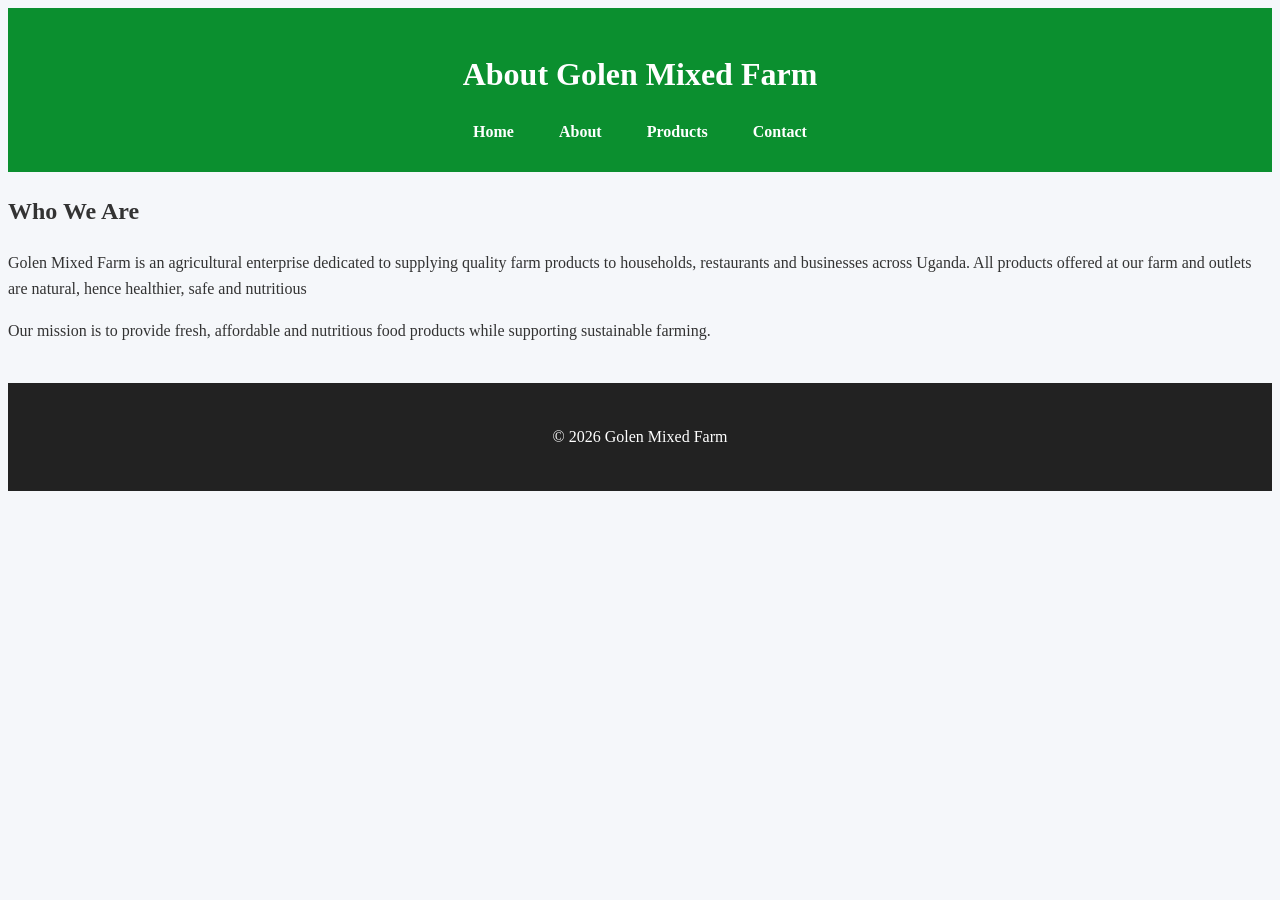
==== about.html @ 95a41045 "Add files via upload" ====
<!DOCTYPE html>
<html>
<head>
<title>About Us</title>
<link rel="stylesheet" href="style.css">
</head>
<body>

<header>
<h1>About Golen Mixed Farm</h1>

<nav>
<a href="index.html">Home</a>
<a href="about.html">About</a>
<a href="products.html">Products</a>
<a href="contact.html">Contact</a>
</nav>

</header>

<div class="container">

<div class="card">
<h2>Who We Are</h2>

<p>
Golen Mixed Farm is an agricultural enterprise dedicated to supplying
quality farm products to households, restaurants and businesses across Uganda.
All products offered at our farm and outlets are natural, hence healthier, safe and nutritious
</p>

<p>
Our mission is to provide fresh, affordable and nutritious food products
while supporting sustainable farming.
</p>

</div>

</div>

<footer>
<p>© 2026 Golen Mixed Farm</p>
</footer>

</body>
</html>
---- style.css ----
```css
*{
margin:0;
padding:0;
box-sizing:border-box;
font-family:Arial, sans-serif;
}

body{
background:#f5f7fa;
color:#333;
line-height:1.6;
}

/* HEADER */

header{
background:#0b8f2f;
color:white;
padding:20px;
text-align:center;
}

header h1{
margin-bottom:10px;
}

nav{
display:flex;
justify-content:center;
flex-wrap:wrap;
gap:15px;
margin-top:10px;
}

nav a{
color:white;
text-decoration:none;
font-weight:bold;
padding:8px 15px;
border-radius:5px;
transition:0.3s;
}

nav a:hover{
background:rgba(255,255,255,0.2);
}

/* HERO */

.hero{
background:url("images/GMF.jpg");
background-size:cover;
background-position:center;
min-height:450px;
display:flex;
align-items:center;
justify-content:center;
text-align:center;
padding:20px;
}

.hero-content{
background:rgba(0,0,0,0.6);
color:white;
padding:30px;
border-radius:15px;
max-width:700px;
}

.hero h2{
font-size:40px;
margin-bottom:15px;
}

.hero p{
margin-bottom:20px;
}

/* BUTTONS */

.btn,
button{
background:#0b8f2f;
color:white;
border:none;
padding:12px 20px;
border-radius:8px;
cursor:pointer;
text-decoration:none;
font-weight:bold;
transition:0.3s;
}

.btn:hover,
button:hover{
transform:translateY(-2px);
}

/* PRODUCTS */

.products-section{
padding:60px 20px;
text-align:center;
}

.product-container{
display:grid;
grid-template-columns:repeat(auto-fit,minmax(250px,1fr));
gap:20px;
margin-top:30px;
}

.product-card{
background:white;
border-radius:15px;
overflow:hidden;
box-shadow:0 5px 15px rgba(0,0,0,0.1);
padding-bottom:20px;
}

.product-card img{
width:100%;
height:220px;
object-fit:cover;
}

.product-card h3{
margin-top:15px;
}

.product-card p{
padding:10px;
}

/* ABOUT */

.about-preview{
padding:60px 20px;
text-align:center;
background:white;
}

.about-preview h2{
margin-bottom:15px;
}

/* STATS */

.stats{
display:flex;
justify-content:center;
flex-wrap:wrap;
gap:20px;
padding:50px 20px;
background:#eef7ef;
}

.stat-box{
background:white;
padding:25px;
border-radius:12px;
width:200px;
text-align:center;
box-shadow:0 4px 10px rgba(0,0,0,0.1);
}

.stat-box h3{
color:#0b8f2f;
font-size:32px;
}

/* WHY US */

.why-us{
padding:60px 20px;
text-align:center;
}

.why-container{
display:flex;
justify-content:center;
flex-wrap:wrap;
gap:20px;
margin-top:25px;
}

.why-card{
background:white;
padding:20px;
border-radius:12px;
width:250px;
box-shadow:0 4px 10px rgba(0,0,0,0.1);
}

/* REVIEWS */

.reviews{
padding:60px 20px;
background:#fafafa;
text-align:center;
}

.review-card{
background:white;
max-width:500px;
margin:20px auto;
padding:20px;
border-radius:12px;
box-shadow:0 4px 10px rgba(0,0,0,0.1);
}

/* CTA */

.cta{
background:#0b8f2f;
color:white;
text-align:center;
padding:60px 20px;
}

.cta h2{
margin-bottom:15px;
}

.cta p{
margin-bottom:20px;
}

/* CONTACT */

.contact-section{
padding:60px 20px;
display:flex;
justify-content:center;
}

.contact-card{
background:white;
padding:30px;
border-radius:15px;
max-width:600px;
width:100%;
box-shadow:0 5px 15px rgba(0,0,0,0.1);
}

/* ORDER PAGE */

.order-container{
display:flex;
justify-content:center;
align-items:center;
min-height:100vh;
padding:20px;
}

.order-card{
background:white;
padding:30px;
border-radius:20px;
max-width:500px;
width:100%;
box-shadow:0 10px 30px rgba(0,0,0,0.15);
}

.order-card input,
.order-card select{
width:100%;
padding:14px;
margin-bottom:15px;
border:1px solid #ddd;
border-radius:10px;
}

#message{
margin-top:15px;
font-weight:bold;
color:green;
}

/* FOOTER */

footer{
background:#222;
color:white;
text-align:center;
padding:25px;
margin-top:40px;
}

/* MOBILE */

@media(max-width:768px){

.hero h2{
font-size:28px;
}

nav{
flex-direction:column;
}

.product-container{
grid-template-columns:1fr;
}

.stats{
flex-direction:column;
align-items:center;
}

.why-container{
flex-direction:column;
align-items:center;
}

}
```
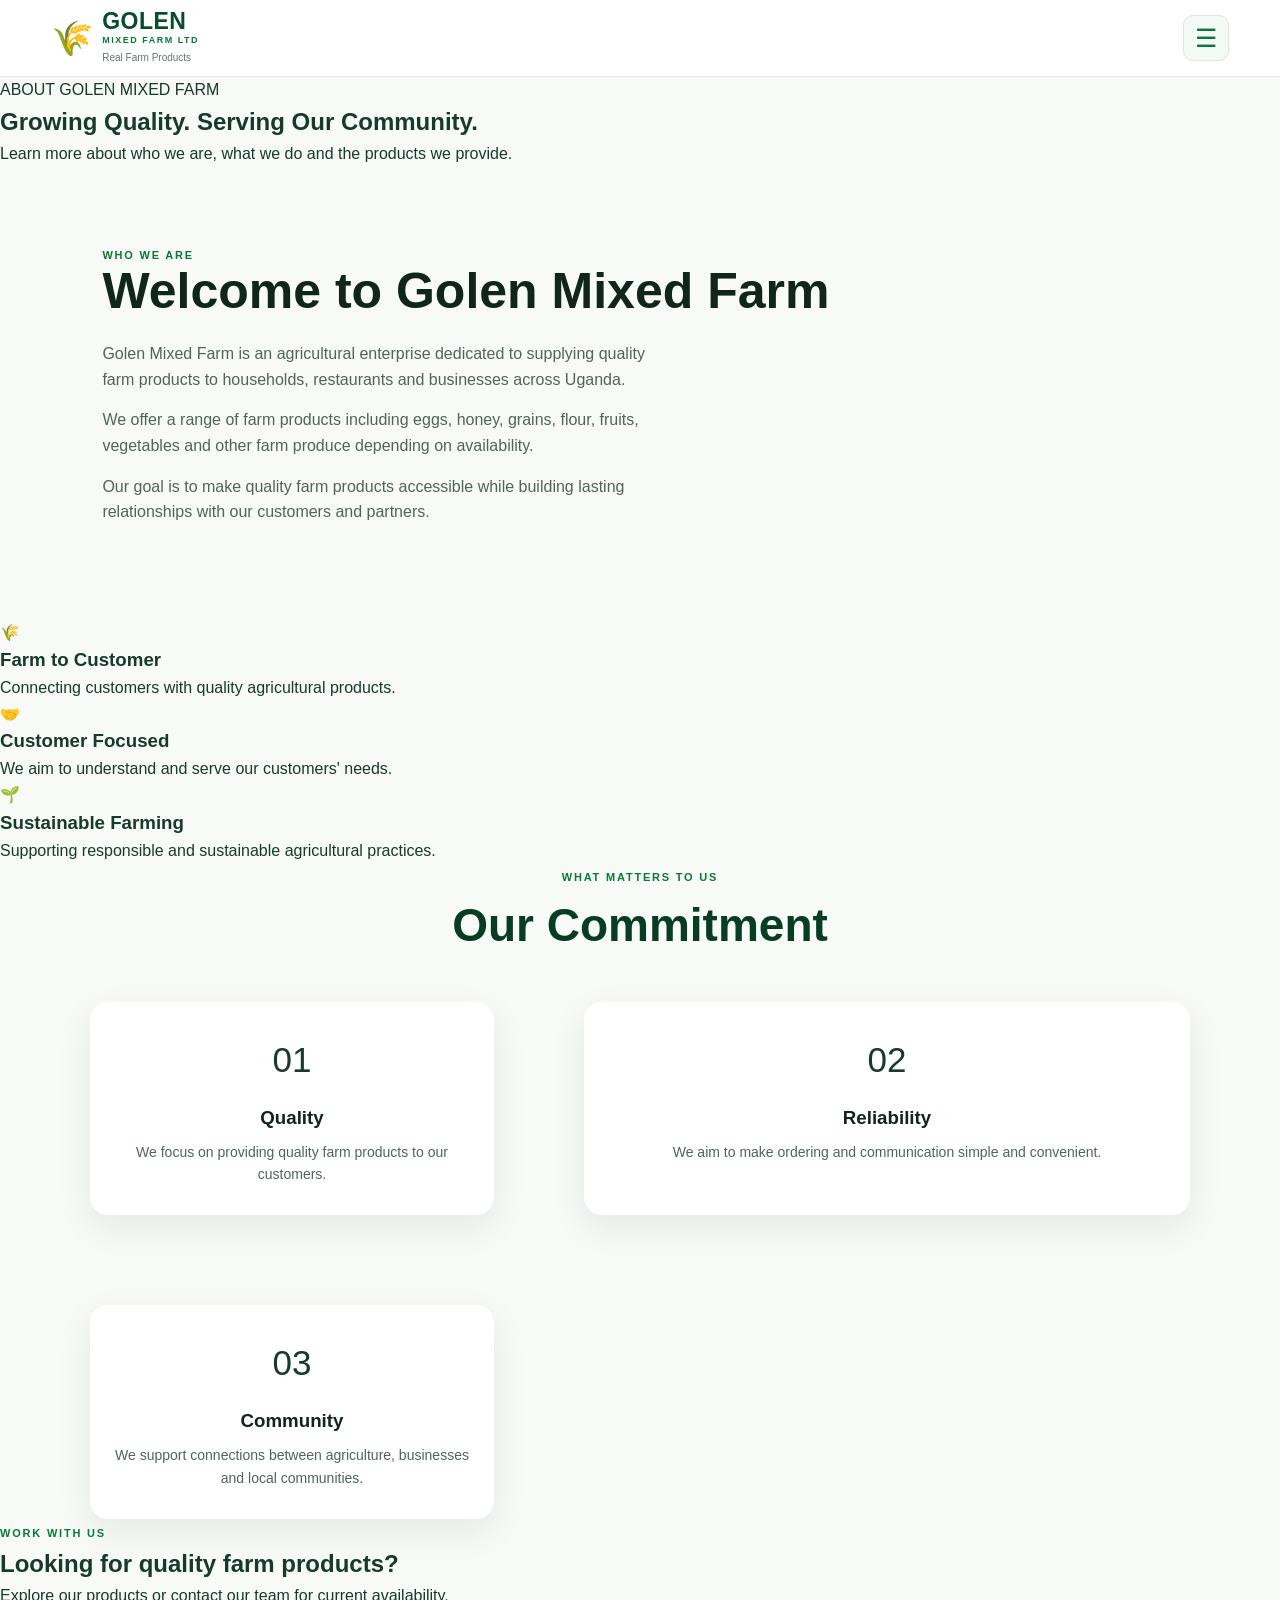
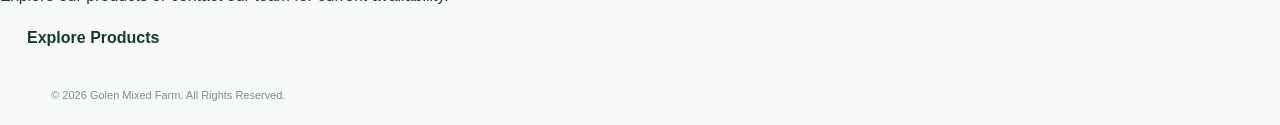
==== commit ec68cf33: "Initial Golen Mixed Farm website" ====
--- a/about.html
+++ b/about.html
@@ -1,46 +1,288 @@
-<!DOCTYPE html>
-<html>
-<head>
-<title>About Us</title>
-<link rel="stylesheet" href="style.css">
-</head>
-<body>
-
-<header>
-<h1>About Golen Mixed Farm</h1>
-
-<nav>
-<a href="index.html">Home</a>
-<a href="about.html">About</a>
-<a href="products.html">Products</a>
-<a href="contact.html">Contact</a>
-</nav>
-
-</header>
-
-<div class="container">
-
-<div class="card">
-<h2>Who We Are</h2>
-
-<p>
-Golen Mixed Farm is an agricultural enterprise dedicated to supplying
-quality farm products to households, restaurants and businesses across Uganda.
-All products offered at our farm and outlets are natural, hence healthier, safe and nutritious
-</p>
-
-<p>
-Our mission is to provide fresh, affordable and nutritious food products
-while supporting sustainable farming.
-</p>
-
-</div>
-
-</div>
-
-<footer>
-<p>© 2026 Golen Mixed Farm</p>
-</footer>
-
-</body>
+<!DOCTYPE html>
+<html lang="en">
+<head>
+
+    <meta charset="UTF-8">
+    <meta name="viewport" content="width=device-width, initial-scale=1.0">
+
+    <title>About Us | Golen Mixed Farm</title>
+
+    <link rel="stylesheet" href="style.css">
+
+</head>
+
+<body>
+
+
+<header class="site-header">
+
+    <div class="nav-container">
+
+        <a href="index.html" class="logo">
+
+            <span class="logo-icon">🌾</span>
+
+            <div class="logo-text">
+
+                <strong>GOLEN</strong>
+
+                <small>MIXED FARM LTD</small>
+
+                <em>Real Farm Products</em>
+
+            </div>
+
+        </a>
+
+
+        <button class="menu-toggle" id="menuToggle">
+            ☰
+        </button>
+
+
+        <nav class="main-nav" id="mainNav">
+
+            <a href="index.html">Home</a>
+
+            <a href="about.html" class="active">
+                About
+            </a>
+
+            <a href="products.html">
+                Products
+            </a>
+
+            <a href="contact.html">
+                Branches
+            </a>
+
+            <a href="contact.html">
+                Contact
+            </a>
+
+            <a href="order.html" class="nav-order">
+                💬 Inquire via WhatsApp
+            </a>
+
+        </nav>
+
+    </div>
+
+</header>
+
+
+<section class="page-hero">
+
+    <div class="page-hero-content">
+
+        <span>ABOUT GOLEN MIXED FARM</span>
+
+        <h1>Growing Quality. Serving Our Community.</h1>
+
+        <p>
+            Learn more about who we are, what we do and
+            the products we provide.
+        </p>
+
+    </div>
+
+</section>
+
+
+<section class="about-section">
+
+    <div class="about-container">
+
+
+        <div class="about-content">
+
+            <span class="section-label">
+                WHO WE ARE
+            </span>
+
+            <h2>Welcome to Golen Mixed Farm</h2>
+
+            <p>
+                Golen Mixed Farm is an agricultural enterprise
+                dedicated to supplying quality farm products
+                to households, restaurants and businesses
+                across Uganda.
+            </p>
+
+            <p>
+                We offer a range of farm products including
+                eggs, honey, grains, flour, fruits, vegetables
+                and other farm produce depending on availability.
+            </p>
+
+            <p>
+                Our goal is to make quality farm products
+                accessible while building lasting relationships
+                with our customers and partners.
+            </p>
+
+        </div>
+
+
+        <div class="about-highlight">
+
+            <div>
+
+                <span>🌾</span>
+
+                <h3>Farm to Customer</h3>
+
+                <p>
+                    Connecting customers with quality
+                    agricultural products.
+                </p>
+
+            </div>
+
+
+            <div>
+
+                <span>🤝</span>
+
+                <h3>Customer Focused</h3>
+
+                <p>
+                    We aim to understand and serve
+                    our customers' needs.
+                </p>
+
+            </div>
+
+
+            <div>
+
+                <span>🌱</span>
+
+                <h3>Sustainable Farming</h3>
+
+                <p>
+                    Supporting responsible and sustainable
+                    agricultural practices.
+                </p>
+
+            </div>
+
+        </div>
+
+    </div>
+
+</section>
+
+
+<section class="why-us">
+
+    <div class="section-heading">
+
+        <span class="section-label">
+            WHAT MATTERS TO US
+        </span>
+
+        <h2>Our Commitment</h2>
+
+    </div>
+
+
+    <div class="why-container">
+
+
+        <div class="why-card">
+
+            <span>01</span>
+
+            <h3>Quality</h3>
+
+            <p>
+                We focus on providing quality farm
+                products to our customers.
+            </p>
+
+        </div>
+
+
+        <div class="why-card">
+
+            <span>02</span>
+
+            <h3>Reliability</h3>
+
+            <p>
+                We aim to make ordering and communication
+                simple and convenient.
+            </p>
+
+        </div>
+
+
+        <div class="why-card">
+
+            <span>03</span>
+
+            <h3>Community</h3>
+
+            <p>
+                We support connections between agriculture,
+                businesses and local communities.
+            </p>
+
+        </div>
+
+
+    </div>
+
+</section>
+
+
+<section class="cta">
+
+    <span class="section-label">
+        WORK WITH US
+    </span>
+
+    <h2>Looking for quality farm products?</h2>
+
+    <p>
+        Explore our products or contact our team
+        for current availability.
+    </p>
+
+    <a href="products.html" class="btn">
+        Explore Products
+    </a>
+
+</section>
+
+
+<footer>
+
+    <div class="footer-bottom">
+
+        © 2026 Golen Mixed Farm. All Rights Reserved.
+
+    </div>
+
+</footer>
+
+
+<script>
+
+const menuToggle = document.getElementById("menuToggle");
+const mainNav = document.getElementById("mainNav");
+
+menuToggle.addEventListener("click", function () {
+
+    mainNav.classList.toggle("show");
+
+    menuToggle.textContent =
+        mainNav.classList.contains("show") ? "✕" : "☰";
+
+});
+
+</script>
+
+</body>
 </html>
--- a/style.css
+++ b/style.css
@@ -1,318 +1,2598 @@
-```css
-*{
-margin:0;
-padding:0;
-box-sizing:border-box;
-font-family:Arial, sans-serif;
-}
-
-body{
-background:#f5f7fa;
-color:#333;
-line-height:1.6;
-}
-
-/* HEADER */
-
-header{
-background:#0b8f2f;
-color:white;
-padding:20px;
-text-align:center;
-}
-
-header h1{
-margin-bottom:10px;
-}
-
-nav{
-display:flex;
-justify-content:center;
-flex-wrap:wrap;
-gap:15px;
-margin-top:10px;
-}
-
-nav a{
-color:white;
-text-decoration:none;
-font-weight:bold;
-padding:8px 15px;
-border-radius:5px;
-transition:0.3s;
-}
-
-nav a:hover{
-background:rgba(255,255,255,0.2);
-}
-
-/* HERO */
-
-.hero{
-background:url("images/GMF.jpg");
-background-size:cover;
-background-position:center;
-min-height:450px;
-display:flex;
-align-items:center;
-justify-content:center;
-text-align:center;
-padding:20px;
-}
-
-.hero-content{
-background:rgba(0,0,0,0.6);
-color:white;
-padding:30px;
-border-radius:15px;
-max-width:700px;
-}
-
-.hero h2{
-font-size:40px;
-margin-bottom:15px;
-}
-
-.hero p{
-margin-bottom:20px;
-}
-
-/* BUTTONS */
-
-.btn,
-button{
-background:#0b8f2f;
-color:white;
-border:none;
-padding:12px 20px;
-border-radius:8px;
-cursor:pointer;
-text-decoration:none;
-font-weight:bold;
-transition:0.3s;
-}
-
-.btn:hover,
-button:hover{
-transform:translateY(-2px);
-}
-
-/* PRODUCTS */
-
-.products-section{
-padding:60px 20px;
-text-align:center;
-}
-
-.product-container{
-display:grid;
-grid-template-columns:repeat(auto-fit,minmax(250px,1fr));
-gap:20px;
-margin-top:30px;
-}
-
-.product-card{
-background:white;
-border-radius:15px;
-overflow:hidden;
-box-shadow:0 5px 15px rgba(0,0,0,0.1);
-padding-bottom:20px;
-}
-
-.product-card img{
-width:100%;
-height:220px;
-object-fit:cover;
-}
-
-.product-card h3{
-margin-top:15px;
-}
-
-.product-card p{
-padding:10px;
-}
-
-/* ABOUT */
-
-.about-preview{
-padding:60px 20px;
-text-align:center;
-background:white;
-}
-
-.about-preview h2{
-margin-bottom:15px;
-}
-
-/* STATS */
-
-.stats{
-display:flex;
-justify-content:center;
-flex-wrap:wrap;
-gap:20px;
-padding:50px 20px;
-background:#eef7ef;
-}
-
-.stat-box{
-background:white;
-padding:25px;
-border-radius:12px;
-width:200px;
-text-align:center;
-box-shadow:0 4px 10px rgba(0,0,0,0.1);
-}
-
-.stat-box h3{
-color:#0b8f2f;
-font-size:32px;
-}
-
-/* WHY US */
-
-.why-us{
-padding:60px 20px;
-text-align:center;
-}
-
-.why-container{
-display:flex;
-justify-content:center;
-flex-wrap:wrap;
-gap:20px;
-margin-top:25px;
-}
-
-.why-card{
-background:white;
-padding:20px;
-border-radius:12px;
-width:250px;
-box-shadow:0 4px 10px rgba(0,0,0,0.1);
-}
-
-/* REVIEWS */
-
-.reviews{
-padding:60px 20px;
-background:#fafafa;
-text-align:center;
-}
-
-.review-card{
-background:white;
-max-width:500px;
-margin:20px auto;
-padding:20px;
-border-radius:12px;
-box-shadow:0 4px 10px rgba(0,0,0,0.1);
-}
-
-/* CTA */
-
-.cta{
-background:#0b8f2f;
-color:white;
-text-align:center;
-padding:60px 20px;
-}
-
-.cta h2{
-margin-bottom:15px;
-}
-
-.cta p{
-margin-bottom:20px;
-}
-
-/* CONTACT */
-
-.contact-section{
-padding:60px 20px;
-display:flex;
-justify-content:center;
-}
-
-.contact-card{
-background:white;
-padding:30px;
-border-radius:15px;
-max-width:600px;
-width:100%;
-box-shadow:0 5px 15px rgba(0,0,0,0.1);
-}
-
-/* ORDER PAGE */
-
-.order-container{
-display:flex;
-justify-content:center;
-align-items:center;
-min-height:100vh;
-padding:20px;
-}
-
-.order-card{
-background:white;
-padding:30px;
-border-radius:20px;
-max-width:500px;
-width:100%;
-box-shadow:0 10px 30px rgba(0,0,0,0.15);
-}
-
-.order-card input,
-.order-card select{
-width:100%;
-padding:14px;
-margin-bottom:15px;
-border:1px solid #ddd;
-border-radius:10px;
-}
-
-#message{
-margin-top:15px;
-font-weight:bold;
-color:green;
-}
-
-/* FOOTER */
-
-footer{
-background:#222;
-color:white;
-text-align:center;
-padding:25px;
-margin-top:40px;
-}
-
-/* MOBILE */
-
-@media(max-width:768px){
-
-.hero h2{
-font-size:28px;
-}
-
-nav{
-flex-direction:column;
-}
-
-.product-container{
-grid-template-columns:1fr;
-}
-
-.stats{
-flex-direction:column;
-align-items:center;
-}
-
-.why-container{
-flex-direction:column;
-align-items:center;
-}
-
-}
-```
+* {
+    margin: 0;
+    padding: 0;
+    box-sizing: border-box;
+}
+
+html {
+    scroll-behavior: smooth;
+}
+
+body {
+    font-family: Arial, Helvetica, sans-serif;
+    background: #f7faf7;
+    color: #173b2b;
+    line-height: 1.6;
+}
+
+img {
+    width: 100%;
+    display: block;
+}
+
+a {
+    text-decoration: none;
+    color: inherit;
+}
+
+
+
+:root {
+
+    --green: #087a35;
+    --dark-green: #034d27;
+    --light-green: #eaf7ee;
+    --lime: #35b95a;
+    --white: #ffffff;
+    --dark: #10251b;
+    --text: #53635a;
+    --border: #dfe9e2;
+
+    --shadow:
+        0 12px 35px rgba(0, 50, 25, 0.08);
+
+}
+.site-header {
+    position: sticky;
+    top: 0;
+    z-index: 1000;
+
+    background: #ffffff;
+
+    border-bottom: 1px solid #e1e9e3;
+}
+
+.nav-container {
+    width: min(1200px, 92%);
+    min-height: 76px;
+
+    margin: auto;
+
+    display: flex;
+    align-items: center;
+    justify-content: space-between;
+
+    position: relative;
+}
+
+.logo {
+    display: flex;
+    align-items: center;
+
+    gap: 9px;
+
+    text-decoration: none;
+}
+
+.logo-icon {
+    font-size: 35px;
+}
+
+.logo-text {
+    display: flex;
+    flex-direction: column;
+}
+
+.logo strong {
+    color: #064d29;
+
+    font-size: 23px;
+
+    line-height: 1;
+}
+
+.logo small {
+    color: #087a35;
+
+    font-size: 9px;
+
+    font-weight: bold;
+
+    letter-spacing: 1.5px;
+}
+
+.logo em {
+    color: #54715e;
+
+    font-size: 10px;
+
+    font-style: normal;
+}
+
+.main-nav {
+    display: flex;
+
+    align-items: center;
+
+    gap: 5px;
+}
+
+.main-nav a {
+    padding: 10px 13px;
+
+    color: #294438;
+
+    font-size: 14px;
+
+    font-weight: 600;
+
+    text-decoration: none;
+
+    border-radius: 7px;
+
+    transition: .25s ease;
+}
+
+.main-nav a:hover,
+.main-nav a.active {
+    color: #087a35;
+
+    background: #f3faf5;
+}
+
+.main-nav .nav-order {
+    margin-left: 8px;
+
+    background: #087a35;
+
+    color: white;
+
+    padding: 11px 16px;
+
+    border-radius: 8px;
+}
+
+.main-nav .nav-order:hover {
+    background: #064d29;
+
+    color: white;
+}
+
+.menu-toggle {
+    display: none;
+
+    width: 46px;
+    height: 46px;
+
+    align-items: center;
+    justify-content: center;
+
+    border: 1px solid #dce7df;
+
+    border-radius: 10px;
+
+    background: #f5faf6;
+
+    color: #087a35;
+
+    font-size: 25px;
+
+    cursor: pointer;
+}
+
+
+.homepage .menu-toggle {
+    display: flex;
+}
+
+.homepage .main-nav {
+    position: absolute;
+
+    top: 76px;
+
+    left: 0;
+    right: 0;
+
+    display: none;
+
+    flex-direction: column;
+
+    align-items: stretch;
+
+    gap: 0;
+
+    padding: 15px 5% 25px;
+
+    background: white;
+
+    border-top: 1px solid #edf2ee;
+
+    box-shadow:
+        0 15px 30px rgba(0, 50, 25, .12);
+}
+
+.homepage .main-nav.show {
+    display: flex;
+}
+
+.homepage .main-nav a {
+    padding: 14px 10px;
+
+    border-bottom: 1px solid #edf2ee;
+
+    border-radius: 0;
+}
+
+.homepage .main-nav a:hover,
+.homepage .main-nav a.active {
+    color: #087a35;
+
+    background: #f3faf5;
+
+    padding-left: 18px;
+}
+
+.homepage .main-nav .nav-order {
+    margin: 12px 0 0;
+
+    text-align: center;
+
+    border: none;
+
+    border-radius: 10px;
+
+    background: #087a35;
+
+    color: white;
+}
+
+.homepage .main-nav .nav-order:hover {
+    background: #064d29;
+
+    color: white;
+
+    padding-left: 10px;
+}
+
+
+/* =========================================
+   OTHER PAGES — MOBILE
+========================================= */
+
+@media (max-width: 850px) {
+
+    .menu-toggle {
+        display: flex;
+    }
+
+    .main-nav {
+        position: absolute;
+
+        top: 76px;
+
+        left: 0;
+        right: 0;
+
+        display: none;
+
+        flex-direction: column;
+
+        align-items: stretch;
+
+        gap: 0;
+
+        padding: 15px 5% 25px;
+
+        background: white;
+
+        border-top: 1px solid #edf2ee;
+
+        box-shadow:
+            0 15px 30px rgba(0, 50, 25, .12);
+    }
+
+    .main-nav.show {
+        display: flex;
+    }
+
+    .main-nav a {
+        padding: 14px 10px;
+
+        border-bottom: 1px solid #edf2ee;
+
+        border-radius: 0;
+    }
+
+    .main-nav .nav-order {
+        margin: 12px 0 0;
+
+        text-align: center;
+    }
+
+}
+
+.logo {
+    display: flex;
+    align-items: center;
+    gap: 9px;
+    text-decoration: none;
+}
+
+.logo-icon {
+    font-size: 34px;
+}
+
+.logo-text {
+    display: flex;
+    flex-direction: column;
+}
+
+.logo-text strong {
+    color: #064d29;
+    font-size: 23px;
+    line-height: 1;
+    letter-spacing: .5px;
+}
+
+.logo-text small {
+    color: #087a35;
+    font-size: 9px;
+    font-weight: 800;
+    letter-spacing: 1.5px;
+}
+
+.logo-text em {
+    color: #65766b;
+    font-size: 10px;
+    font-style: normal;
+    margin-top: 2px;
+}
+
+
+.menu-toggle {
+    width: 46px;
+    height: 46px;
+
+    display: flex;
+    align-items: center;
+    justify-content: center;
+
+    border: 1px solid #dce7df;
+    border-radius: 10px;
+
+    background: #f4faf6;
+    color: #087a35;
+
+    font-size: 25px;
+    cursor: pointer;
+
+    transition: .25s ease;
+}
+
+.menu-toggle:hover {
+    background: #087a35;
+    color: white;
+}
+
+
+.main-nav {
+    position: absolute;
+
+    top: 76px;
+    left: 0;
+    right: 0;
+
+    display: none;
+
+    flex-direction: column;
+
+    padding: 12px 5% 22px;
+
+    background: #ffffff;
+
+    border-top: 1px solid #edf2ee;
+
+    box-shadow: 0 15px 30px rgba(0, 50, 25, .12);
+}
+
+
+
+.main-nav.show {
+    display: flex;
+}
+
+
+.main-nav a {
+    display: block;
+
+    padding: 14px 10px;
+
+    color: #294438;
+    text-decoration: none;
+
+    font-size: 15px;
+    font-weight: 600;
+
+    border-bottom: 1px solid #edf2ee;
+
+    transition: .2s ease;
+}
+
+.main-nav a:hover,
+.main-nav a.active {
+    color: #087a35;
+    background: #f3faf5;
+    padding-left: 18px;
+}
+
+
+
+.main-nav .nav-order {
+    margin-top: 12px;
+
+    text-align: center;
+
+    border: none;
+    border-radius: 10px;
+
+    background: #087a35;
+    color: #ffffff;
+}
+
+.main-nav .nav-order:hover {
+    background: #064d29;
+    color: #ffffff;
+    padding-left: 10px;
+}
+
+
+
+.menu-toggle {
+
+    display: none;
+
+    background: transparent;
+
+    border: none;
+
+    font-size: 30px;
+
+    color: var(--dark-green);
+
+    cursor: pointer;
+}
+
+.hero {
+    min-height: 520px;
+
+    display: flex;
+    align-items: center;
+
+    background:
+        linear-gradient(
+            135deg,
+            #f4faf5 0%,
+            #ffffff 55%,
+            #edf7ef 100%
+        );
+
+    position: relative;
+    overflow: hidden;
+}
+
+.hero::after {
+    content: "";
+    position: absolute;
+
+    width: 420px;
+    height: 420px;
+
+    right: -150px;
+    top: -150px;
+
+    background: #dcefe1;
+
+    border-radius: 50%;
+
+    opacity: .7;
+
+    z-index: 0;
+}
+
+.hero-content {
+    width: min(1200px, 92%);
+    margin: 0 auto;
+
+    position: relative;
+    z-index: 2;
+
+    padding: 80px 0;
+}
+
+.hero-tag {
+    display: inline-block;
+
+    margin-bottom: 18px;
+
+    padding: 8px 14px;
+
+    background: #e3f3e7;
+    color: #087a35;
+
+    border-radius: 50px;
+
+    font-size: 13px;
+    font-weight: 700;
+}
+
+
+
+.hero h1 {
+    max-width: 700px;
+
+    margin: 0 0 20px;
+
+    color: #063d22;
+
+    font-size: clamp(38px, 6vw, 68px);
+
+    line-height: 1.05;
+
+    font-weight: 800;
+
+    letter-spacing: -1.5px;
+}
+
+.hero h1 span {
+    color: #087a35;
+}
+
+
+.hero p {
+    max-width: 650px;
+
+    margin: 0 0 30px;
+
+    color: #53665b;
+
+    font-size: 18px;
+
+    line-height: 1.7;
+}
+
+
+.hero-buttons {
+    display: flex;
+
+    align-items: center;
+
+    gap: 14px;
+
+    flex-wrap: wrap;
+}
+
+
+.hero-buttons a {
+    display: inline-flex;
+
+    align-items: center;
+    justify-content: center;
+
+    min-height: 50px;
+
+    padding: 0 24px;
+
+    border-radius: 10px;
+
+    text-decoration: none;
+
+    font-weight: 700;
+
+    transition: .25s ease;
+}
+
+
+.hero-buttons .primary-btn {
+    background: #087a35;
+    color: white;
+
+    box-shadow: 0 8px 20px rgba(8, 122, 53, .18);
+}
+
+.hero-buttons .primary-btn:hover {
+    background: #064d29;
+
+    transform: translateY(-2px);
+}
+
+.hero-buttons .secondary-btn {
+    background: white;
+
+    color: #087a35;
+
+    border: 1px solid #cfe0d4;
+}
+
+.hero-buttons .secondary-btn:hover {
+    background: #f2f9f4;
+}
+
+
+@media (max-width: 768px) {
+
+    .hero {
+        min-height: auto;
+    }
+
+    .hero-content {
+        width: 90%;
+        padding: 65px 0 70px;
+    }
+
+    .hero h1 {
+        font-size: clamp(36px, 11vw, 52px);
+        letter-spacing: -1px;
+    }
+
+    .hero p {
+        font-size: 16px;
+        line-height: 1.6;
+    }
+
+    .hero-buttons {
+        flex-direction: column;
+        align-items: stretch;
+    }
+
+    .hero-buttons a {
+        width: 100%;
+    }
+
+    .hero::after {
+        width: 260px;
+        height: 260px;
+
+        right: -130px;
+        top: -100px;
+    }
+}
+
+
+
+@media (max-width: 480px) {
+
+    .hero-content {
+        padding: 55px 0 60px;
+    }
+
+    .hero h1 {
+        font-size: 38px;
+    }
+
+    .hero p {
+        font-size: 15px;
+    }
+}
+.btn {
+
+    display: inline-flex;
+
+    align-items: center;
+    justify-content: center;
+
+    padding: 14px 25px;
+
+    border-radius: 30px;
+
+    font-weight: bold;
+
+    transition: 0.3s;
+
+    border: 2px solid transparent;
+}
+
+.btn-primary {
+
+    background: #13a348;
+
+    color: white;
+
+    box-shadow:
+        0 10px 25px rgba(0,0,0,0.18);
+}
+
+.btn-primary:hover {
+
+    background: #087a35;
+
+    transform: translateY(-2px);
+}
+
+.btn-outline {
+
+    border-color: rgba(255,255,255,0.7);
+
+    color: white;
+
+    background: rgba(255,255,255,0.08);
+}
+
+.btn-outline:hover {
+
+    background: white;
+
+    color: var(--green);
+}
+
+.btn-white {
+
+    background: white;
+
+    color: var(--green);
+}
+
+.btn-white:hover {
+
+    transform: translateY(-2px);
+}
+
+
+.trust-strip {
+
+    background: white;
+
+    display: grid;
+
+    grid-template-columns:
+        repeat(4, 1fr);
+
+    border-bottom: 1px solid var(--border);
+}
+
+.trust-item {
+
+    padding: 28px;
+
+    display: flex;
+
+    align-items: center;
+
+    justify-content: center;
+
+    gap: 13px;
+
+    border-right: 1px solid var(--border);
+}
+
+.trust-item:last-child {
+    border-right: none;
+}
+
+.trust-icon {
+
+    width: 48px;
+    height: 48px;
+
+    border-radius: 50%;
+
+    display: grid;
+    place-items: center;
+
+    background: var(--light-green);
+
+    font-size: 22px;
+}
+
+.trust-item strong {
+
+    display: block;
+
+    font-size: 14px;
+}
+
+.trust-item span {
+
+    display: block;
+
+    font-size: 12px;
+
+    color: var(--text);
+}
+
+
+
+.section {
+
+    padding: 95px 5%;
+}
+
+.section-heading {
+
+    text-align: center;
+
+    max-width: 720px;
+
+    margin: 0 auto 45px;
+}
+
+.left-heading {
+
+    text-align: left;
+
+    margin-left: 0;
+}
+
+.eyebrow {
+
+    color: var(--green);
+
+    font-size: 12px;
+
+    font-weight: 800;
+
+    letter-spacing: 2px;
+
+    display: inline-block;
+
+    margin-bottom: 10px;
+}
+
+.eyebrow.light {
+    color: #baf1c9;
+}
+
+.section-heading h2 {
+
+    font-size: clamp(30px, 4vw, 46px);
+
+    line-height: 1.15;
+
+    color: var(--dark);
+
+    margin-bottom: 15px;
+}
+
+.section-heading h2 span {
+
+    color: var(--green);
+}
+
+.section-heading p {
+
+    color: var(--text);
+
+    font-size: 16px;
+}
+
+.intro-section {
+
+    padding-bottom: 30px;
+
+    background: white;
+}
+
+.products-section {
+
+    background: #f7faf7;
+}
+
+.product-grid {
+
+    width: min(1200px, 100%);
+
+    margin: auto;
+
+    display: grid;
+
+    grid-template-columns:
+        repeat(4, 1fr);
+
+    gap: 22px;
+}
+
+.product-card {
+
+    background: white;
+
+    border: 1px solid var(--border);
+
+    border-radius: 18px;
+
+    overflow: hidden;
+
+    box-shadow: var(--shadow);
+
+    transition: 0.3s;
+}
+
+.product-card:hover {
+
+    transform: translateY(-6px);
+
+    box-shadow:
+        0 18px 40px rgba(0,50,25,0.13);
+}
+
+.product-image {
+
+    height: 210px;
+
+    overflow: hidden;
+}
+
+.product-image img {
+
+    height: 100%;
+
+    object-fit: cover;
+
+    transition: 0.5s;
+}
+
+.product-card:hover img {
+
+    transform: scale(1.06);
+}
+
+.product-info {
+
+    padding: 20px;
+}
+
+.product-category {
+
+    font-size: 11px;
+
+    text-transform: uppercase;
+
+    letter-spacing: 1px;
+
+    font-weight: bold;
+
+    color: var(--green);
+}
+
+.product-info h3 {
+
+    font-size: 20px;
+
+    color: var(--dark);
+
+    margin: 5px 0;
+}
+
+.product-info p {
+
+    color: var(--text);
+
+    font-size: 14px;
+
+    min-height: 45px;
+
+    margin-bottom: 15px;
+}
+
+.inquiry-btn {
+
+    display: flex;
+
+    align-items: center;
+    justify-content: center;
+
+    background: var(--green);
+
+    color: white;
+
+    padding: 11px;
+
+    border-radius: 10px;
+
+    font-size: 14px;
+
+    font-weight: bold;
+
+    transition: 0.3s;
+}
+
+.inquiry-btn:hover {
+
+    background: var(--dark-green);
+
+    transform: translateY(-2px);
+}
+
+.center-button {
+
+    text-align: center;
+
+    margin-top: 40px;
+}
+
+.secondary-btn {
+
+    display: inline-block;
+
+    color: var(--green);
+
+    border: 1.5px solid var(--green);
+
+    padding: 12px 22px;
+
+    border-radius: 30px;
+
+    font-weight: bold;
+
+    transition: 0.3s;
+}
+
+.secondary-btn:hover {
+
+    background: var(--green);
+
+    color: white;
+}
+
+
+.about-home {
+
+    display: grid;
+
+    grid-template-columns: 1fr 1fr;
+
+    background: white;
+}
+
+.about-image {
+
+    min-height: 500px;
+}
+
+.about-image img {
+
+    width: 100%;
+    height: 100%;
+
+    object-fit: cover;
+}
+
+.about-content {
+
+    padding: 80px 8%;
+
+    display: flex;
+
+    flex-direction: column;
+
+    justify-content: center;
+
+    align-items: flex-start;
+}
+
+.about-content h2 {
+
+    font-size: clamp(32px, 4vw, 50px);
+
+    line-height: 1.1;
+
+    color: var(--dark);
+
+    margin-bottom: 22px;
+}
+
+.about-content h2 span {
+
+    display: block;
+
+    color: var(--green);
+}
+
+.about-content p {
+
+    color: var(--text);
+
+    margin-bottom: 15px;
+
+    max-width: 550px;
+}
+
+.about-content .secondary-btn {
+
+    margin-top: 15px;
+}
+.why-section {
+
+    background: #eef8f0;
+}
+
+.why-grid {
+
+    width: min(1150px, 100%);
+
+    margin: auto;
+
+    display: grid;
+
+    grid-template-columns:
+        repeat(4, 1fr);
+
+    gap: 20px;
+}
+
+.why-card {
+
+    background: white;
+
+    padding: 30px 25px;
+
+    border-radius: 18px;
+
+    text-align: center;
+
+    box-shadow: var(--shadow);
+
+    transition: 0.3s;
+}
+
+.why-card:hover {
+
+    transform: translateY(-5px);
+}
+
+.why-card > span {
+
+    display: block;
+
+    font-size: 35px;
+
+    margin-bottom: 15px;
+}
+
+.why-card h3 {
+
+    color: var(--dark);
+
+    margin-bottom: 8px;
+}
+
+.why-card p {
+
+    color: var(--text);
+
+    font-size: 14px;
+}
+
+.how-section {
+
+    padding: 95px 5%;
+
+    background: white;
+}
+
+.steps-grid {
+
+    max-width: 1100px;
+
+    margin: auto;
+
+    display: grid;
+
+    grid-template-columns:
+        repeat(4, 1fr);
+
+    gap: 25px;
+}
+
+.step-card {
+
+    padding: 28px;
+
+    border: 1px solid var(--border);
+
+    border-radius: 18px;
+
+    position: relative;
+
+    background: #fbfdfb;
+}
+
+.step-number {
+
+    color: var(--green);
+
+    font-size: 13px;
+
+    font-weight: 900;
+
+    margin-bottom: 20px;
+}
+
+.step-card h3 {
+
+    margin-bottom: 8px;
+
+    color: var(--dark);
+}
+
+.step-card p {
+
+    color: var(--text);
+
+    font-size: 14px;
+}
+
+
+.cta-section {
+
+    padding: 90px 5%;
+
+    text-align: center;
+
+    color: white;
+
+    background:
+        linear-gradient(
+            135deg,
+            #056b31,
+            #0c9d45
+        );
+}
+
+.cta-section h2 {
+
+    font-size: clamp(30px, 4vw, 50px);
+
+    margin-bottom: 12px;
+}
+
+.cta-section p {
+
+    max-width: 650px;
+
+    margin: 0 auto 28px;
+
+    color: #ddf8e4;
+}
+
+.site-footer {
+
+    background: #052d1b;
+
+    color: white;
+
+    padding: 65px 5% 20px;
+}
+
+.footer-grid {
+
+    max-width: 1200px;
+
+    margin: auto;
+
+    display: grid;
+
+    grid-template-columns:
+        2fr 1fr 1fr 1.5fr;
+
+    gap: 50px;
+}
+
+.footer-logo {
+
+    font-size: 30px;
+
+    font-weight: 900;
+
+    color: #8de5a4;
+
+    margin-bottom: 8px;
+}
+
+.footer-brand p {
+
+    font-weight: bold;
+
+    margin-bottom: 2px;
+}
+
+.footer-brand span {
+
+    font-family: cursive;
+
+    color: #9fd9ad;
+}
+
+.footer-column {
+
+    display: flex;
+
+    flex-direction: column;
+
+    gap: 9px;
+}
+
+.footer-column h3 {
+
+    color: white;
+
+    font-size: 15px;
+
+    margin-bottom: 10px;
+}
+
+.footer-column a,
+.footer-column span {
+
+    color: #b8cfc0;
+
+    font-size: 13px;
+
+    transition: 0.3s;
+}
+
+.footer-column a:hover {
+
+    color: white;
+}
+
+.footer-bottom {
+
+    max-width: 1200px;
+
+    margin: 50px auto 0;
+
+    padding-top: 20px;
+
+    border-top: 1px solid rgba(255,255,255,0.15);
+
+    display: flex;
+
+    justify-content: space-between;
+
+    gap: 20px;
+
+    color: #9bb8a5;
+
+    font-size: 12px;
+}
+@media (max-width: 900px) {
+
+    .main-nav {
+
+        position: absolute;
+
+        top: 76px;
+        left: 0;
+        right: 0;
+
+        background: white;
+
+        padding: 20px;
+
+        display: none;
+
+        flex-direction: column;
+
+        align-items: stretch;
+
+        gap: 5px;
+
+        border-bottom: 1px solid var(--border);
+
+        box-shadow: 0 15px 30px rgba(0,0,0,0.08);
+    }
+
+    .main-nav.show {
+        display: flex;
+    }
+
+    .main-nav a {
+
+        padding: 12px;
+
+        border-radius: 8px;
+    }
+
+    .main-nav a:hover {
+
+        background: var(--light-green);
+    }
+
+    .menu-toggle {
+
+        display: block;
+    }
+
+    .product-grid {
+
+        grid-template-columns:
+            repeat(2, 1fr);
+    }
+
+    .why-grid {
+
+        grid-template-columns:
+            repeat(2, 1fr);
+    }
+
+    .steps-grid {
+
+        grid-template-columns:
+            repeat(2, 1fr);
+    }
+
+    .trust-strip {
+
+        grid-template-columns:
+            repeat(2, 1fr);
+    }
+
+    .footer-grid {
+
+        grid-template-columns:
+            repeat(2, 1fr);
+    }
+
+}
+
+
+@media (max-width: 650px) {
+
+    .nav-container {
+
+        min-height: 68px;
+    }
+
+    .logo strong {
+        font-size: 20px;
+    }
+
+    .logo-icon {
+        font-size: 30px;
+    }
+
+    .hero {
+
+        min-height: 600px;
+
+        background-position: 60% center;
+    }
+
+    .hero-content {
+
+        padding: 80px 0;
+    }
+
+    .hero h1 {
+
+        font-size: 44px;
+
+        letter-spacing: -1px;
+    }
+
+    .hero p {
+
+        font-size: 16px;
+    }
+
+    .hero-buttons {
+
+        flex-direction: column;
+
+        align-items: stretch;
+    }
+
+    .btn {
+
+        width: 100%;
+    }
+
+    .trust-strip {
+
+        grid-template-columns: 1fr;
+    }
+
+    .trust-item {
+
+        justify-content: flex-start;
+
+        border-right: none;
+
+        border-bottom: 1px solid var(--border);
+    }
+
+    .section {
+
+        padding: 65px 5%;
+    }
+
+    .product-grid {
+
+        grid-template-columns: 1fr;
+    }
+
+    .why-grid {
+
+        grid-template-columns: 1fr;
+    }
+
+    .steps-grid {
+
+        grid-template-columns: 1fr;
+    }
+
+    .about-home {
+
+        grid-template-columns: 1fr;
+    }
+
+    .about-image {
+
+        min-height: 330px;
+    }
+
+    .about-content {
+
+        padding: 60px 7%;
+    }
+
+    .footer-grid {
+
+        grid-template-columns: 1fr;
+
+        gap: 35px;
+    }
+
+    .footer-bottom {
+
+        flex-direction: column;
+
+        text-align: center;
+    }
+
+}
+.site-header {
+    position: sticky !important;
+    top: 0 !important;
+    z-index: 99999 !important;
+    background: #ffffff !important;
+}
+
+.nav-container {
+    width: 92% !important;
+    min-height: 76px !important;
+    margin: 0 auto !important;
+
+    display: flex !important;
+    align-items: center !important;
+    justify-content: space-between !important;
+
+    position: relative !important;
+}
+
+/* HAMBURGER MUST BE VISIBLE */
+
+.menu-toggle {
+    display: flex !important;
+
+    width: 46px !important;
+    height: 46px !important;
+
+    align-items: center !important;
+    justify-content: center !important;
+
+    border: 1px solid #dce7df !important;
+    border-radius: 10px !important;
+
+    background: #f4faf6 !important;
+    color: #087a35 !important;
+
+    font-size: 25px !important;
+    line-height: 1 !important;
+
+    cursor: pointer !important;
+
+    position: relative !important;
+    z-index: 100001 !important;
+}
+
+
+.main-nav {
+    position: absolute !important;
+
+    top: 76px !important;
+    left: 0 !important;
+    right: 0 !important;
+
+    display: none !important;
+
+    flex-direction: column !important;
+
+    padding: 12px 5% 22px !important;
+
+    background: #ffffff !important;
+
+    border-top: 1px solid #edf2ee !important;
+
+    box-shadow: 0 15px 30px rgba(0, 50, 25, .12) !important;
+
+    z-index: 100000 !important;
+}
+
+
+.main-nav.show {
+    display: flex !important;
+}
+
+.main-nav a {
+    display: block !important;
+
+    padding: 14px 10px !important;
+
+    color: #294438 !important;
+    text-decoration: none !important;
+
+    font-size: 15px !important;
+    font-weight: 600 !important;
+
+    border-bottom: 1px solid #edf2ee !important;
+}
+
+.main-nav a.active {
+    color: #087a35 !important;
+    background: #f3faf5 !important;
+}
+
+.main-nav .nav-order {
+    margin-top: 12px !important;
+
+    text-align: center !important;
+
+    border: none !important;
+    border-radius: 10px !important;
+
+    background: #087a35 !important;
+    color: white !important;
+}
+.hero-note {
+    margin-top: 22px;
+
+    display: flex;
+    align-items: center;
+
+    gap: 8px;
+
+    color: #64756b;
+
+    font-size: 13px;
+}
+
+.hero-note span {
+    width: 22px;
+    height: 22px;
+
+    display: flex;
+    align-items: center;
+    justify-content: center;
+
+    border-radius: 50%;
+
+    background: #dff1e4;
+    color: #087a35;
+
+    font-weight: 800;
+}
+
+.trust-strip {
+    background: #063d22;
+    color: white;
+}
+
+.trust-container {
+    width: min(1200px, 92%);
+    margin: auto;
+
+    display: grid;
+    grid-template-columns: repeat(4, 1fr);
+}
+
+.trust-item {
+    min-height: 105px;
+
+    display: flex;
+    align-items: center;
+
+    gap: 13px;
+
+    padding: 18px 20px;
+
+    border-right: 1px solid rgba(255,255,255,.12);
+}
+
+.trust-item:last-child {
+    border-right: none;
+}
+
+.trust-item > span {
+    font-size: 25px;
+}
+
+.trust-item div {
+    display: flex;
+    flex-direction: column;
+    gap: 4px;
+}
+
+.trust-item strong {
+    font-size: 14px;
+}
+
+.trust-item small {
+    color: #b8d1c0;
+    font-size: 11px;
+    line-height: 1.4;
+}
+
+.intro-section {
+    padding: 100px 0;
+    background: #ffffff;
+}
+
+.intro-container {
+    width: min(1100px, 90%);
+    margin: auto;
+}
+
+.intro-label {
+    display: flex;
+    align-items: center;
+    gap: 15px;
+}
+
+.intro-line {
+    height: 1px;
+    width: 80px;
+    background: #c8d9cd;
+}
+
+.intro-content {
+    margin-top: 30px;
+
+    display: grid;
+    grid-template-columns: 1fr 1fr;
+
+    gap: 80px;
+}
+
+.intro-content h2 {
+    margin: 0;
+
+    color: #073d23;
+
+    font-size: clamp(32px, 4vw, 50px);
+
+    line-height: 1.1;
+}
+
+.intro-content h2 span {
+    color: #087a35;
+}
+
+.intro-content p {
+    color: #607067;
+
+    font-size: 16px;
+
+    line-height: 1.8;
+
+    margin-top: 0;
+    margin-bottom: 18px;
+}
+
+.text-link {
+    display: inline-block;
+
+    margin-top: 10px;
+
+    color: #087a35;
+
+    font-weight: 700;
+
+    text-decoration: none;
+}
+
+.text-link:hover {
+    color: #064d29;
+}
+
+.section-heading {
+    width: min(700px, 90%);
+    margin: 0 auto 50px;
+
+    text-align: center;
+}
+
+.section-label {
+    color: #087a35;
+
+    font-size: 11px;
+
+    font-weight: 800;
+
+    letter-spacing: 1.8px;
+
+    text-transform: uppercase;
+}
+
+.section-heading h2 {
+    margin: 10px 0 12px;
+
+    color: #073d23;
+
+    font-size: clamp(30px, 4vw, 46px);
+}
+
+.section-heading p {
+    color: #68776e;
+
+    line-height: 1.7;
+
+    margin: 0;
+}
+
+.featured-section {
+    padding: 100px 0;
+
+    background: #f6f9f6;
+}
+
+.featured-grid {
+    width: min(1200px, 92%);
+    margin: auto;
+
+    display: grid;
+
+    grid-template-columns:
+        repeat(4, 1fr);
+
+    gap: 22px;
+}
+
+.featured-product {
+    background: white;
+
+    border: 1px solid #e2eae4;
+
+    border-radius: 16px;
+
+    overflow: hidden;
+
+    transition: .3s ease;
+}
+
+.featured-product:hover {
+    transform: translateY(-6px);
+
+    box-shadow:
+        0 15px 35px rgba(0,50,25,.09);
+}
+
+.product-image {
+    height: 220px;
+
+    position: relative;
+
+    overflow: hidden;
+}
+
+.product-image img {
+    width: 100%;
+    height: 100%;
+
+    object-fit: cover;
+
+    transition: .4s ease;
+}
+
+.featured-product:hover .product-image img {
+    transform: scale(1.05);
+}
+
+.product-image span {
+    position: absolute;
+
+    left: 12px;
+    top: 12px;
+
+    padding: 6px 9px;
+
+    background: white;
+
+    color: #087a35;
+
+    border-radius: 5px;
+
+    font-size: 9px;
+
+    font-weight: 800;
+
+    letter-spacing: .7px;
+}
+
+.featured-info {
+    padding: 22px;
+}
+
+.featured-info h3 {
+    color: #123c28;
+
+    margin: 0 0 8px;
+
+    font-size: 19px;
+}
+
+.featured-info p {
+    color: #718078;
+
+    font-size: 13px;
+
+    line-height: 1.6;
+
+    min-height: 42px;
+}
+
+.featured-info button {
+    margin-top: 12px;
+
+    padding: 10px 0;
+
+    border: none;
+
+    background: transparent;
+
+    color: #087a35;
+
+    font-size: 13px;
+
+    font-weight: 800;
+
+    cursor: pointer;
+}
+
+.center-button {
+    text-align: center;
+
+    margin-top: 45px;
+}
+
+.outline-btn {
+    display: inline-block;
+
+    padding: 13px 24px;
+
+    border: 1px solid #087a35;
+
+    border-radius: 8px;
+
+    color: #087a35;
+
+    text-decoration: none;
+
+    font-weight: 700;
+}
+
+.outline-btn:hover {
+    background: #087a35;
+    color: white;
+}
+
+
+.categories-section {
+    padding: 100px 0;
+
+    background: white;
+}
+
+.categories-container {
+    width: min(1200px, 92%);
+    margin: auto;
+}
+
+.left-heading {
+    width: 100%;
+    max-width: 600px;
+
+    margin-left: 0;
+
+    text-align: left;
+}
+
+.category-grid {
+    display: grid;
+
+    grid-template-columns:
+        repeat(3, 1fr);
+
+    gap: 15px;
+}
+
+.category-card {
+    padding: 28px;
+
+    background: #f7faf7;
+
+    border: 1px solid #e4ece6;
+
+    border-radius: 12px;
+}
+
+.category-card > span {
+    font-size: 30px;
+}
+
+.category-card h3 {
+    color: #123c28;
+
+    margin: 16px 0 7px;
+
+    font-size: 17px;
+}
+
+.category-card p {
+    color: #718078;
+
+    margin: 0;
+
+    font-size: 13px;
+
+    line-height: 1.6;
+}
+
+
+.why-section {
+    padding: 100px 0;
+
+    background: #f1f6f2;
+}
+
+.why-container {
+    width: min(1100px, 90%);
+    margin: auto;
+
+    display: grid;
+
+    grid-template-columns: .8fr 1.2fr;
+
+    gap: 90px;
+}
+
+.why-intro h2 {
+    color: #073d23;
+
+    font-size: clamp(34px, 4vw, 50px);
+
+    line-height: 1.1;
+
+    margin: 12px 0 18px;
+}
+
+.why-intro p {
+    color: #68776e;
+
+    line-height: 1.7;
+}
+
+.why-list {
+    display: grid;
+
+    grid-template-columns: 1fr 1fr;
+
+    gap: 15px;
+}
+
+.why-item {
+    background: white;
+
+    padding: 24px;
+
+    border: 1px solid #e1e9e3;
+
+    border-radius: 12px;
+}
+
+.why-item > span {
+    color: #8baa96;
+
+    font-size: 11px;
+
+    font-weight: 800;
+}
+
+.why-item h3 {
+    color: #123c28;
+
+    font-size: 16px;
+
+    margin: 12px 0 8px;
+}
+
+.why-item p {
+    color: #718078;
+
+    font-size: 13px;
+
+    line-height: 1.6;
+
+    margin: 0;
+}
+
+
+.steps-section {
+    padding: 100px 0;
+
+    background: white;
+}
+
+.steps-container {
+    width: min(1100px, 90%);
+    margin: auto;
+
+    display: grid;
+
+    grid-template-columns:
+        repeat(4, 1fr);
+
+    gap: 20px;
+}
+
+.step {
+    position: relative;
+
+    padding: 30px 24px;
+
+    border-top: 2px solid #dce8df;
+}
+
+.step-number {
+    color: #087a35;
+
+    font-size: 13px;
+
+    font-weight: 800;
+
+    margin-bottom: 25px;
+}
+
+.step h3 {
+    color: #123c28;
+
+    font-size: 17px;
+
+    margin-bottom: 10px;
+}
+
+.step p {
+    color: #718078;
+
+    font-size: 13px;
+
+    line-height: 1.7;
+
+    margin: 0;
+}
+
+
+.locations-section {
+    padding: 100px 0;
+
+    background: #f6f9f6;
+}
+
+.locations-container {
+    width: min(1100px, 90%);
+    margin: auto;
+
+    display: grid;
+
+    grid-template-columns: .8fr 1.2fr;
+
+    gap: 80px;
+}
+
+.locations-intro h2 {
+    color: #073d23;
+
+    font-size: 40px;
+
+    margin: 12px 0;
+}
+
+.locations-intro p {
+    color: #68776e;
+
+    line-height: 1.7;
+}
+
+.locations-list {
+    display: grid;
+
+    gap: 12px;
+}
+
+.location-card {
+    display: flex;
+
+    align-items: center;
+
+    gap: 20px;
+
+    padding: 22px;
+
+    background: white;
+
+    border: 1px solid #e2eae4;
+
+    border-radius: 10px;
+}
+
+.location-card > span {
+    color: #087a35;
+
+    font-size: 12px;
+
+    font-weight: 800;
+}
+
+.location-card h3 {
+    margin: 0 0 4px;
+
+    color: #123c28;
+}
+
+.location-card p {
+    margin: 0;
+
+    color: #718078;
+
+    font-size: 13px;
+}
+
+
+.final-cta {
+    padding: 100px 20px;
+
+    background: #063d22;
+
+    text-align: center;
+
+    color: white;
+}
+
+.final-cta-content {
+    max-width: 700px;
+    margin: auto;
+}
+
+.final-cta .section-label {
+    color: #9fd0ae;
+}
+
+.final-cta h2 {
+    margin: 12px 0;
+
+    font-size: clamp(32px, 5vw, 52px);
+
+    line-height: 1.1;
+}
+
+.final-cta p {
+    color: #c4d7ca;
+
+    line-height: 1.7;
+}
+
+.cta-buttons {
+    margin-top: 30px;
+
+    display: flex;
+
+    justify-content: center;
+
+    gap: 12px;
+
+    flex-wrap: wrap;
+}
+
+.cta-primary,
+.cta-secondary {
+    padding: 14px 23px;
+
+    border-radius: 8px;
+
+    text-decoration: none;
+
+    font-weight: 700;
+}
+
+.cta-primary {
+    background: white;
+    color: #087a35;
+}
+
+.cta-secondary {
+    border: 1px solid rgba(255,255,255,.4);
+
+    color: white;
+}
+
+
+/* =========================================
+   FOOTER
+========================================= */
+
+.site-footer {
+    background: #042b18;
+
+    color: white;
+
+    padding-top: 70px;
+}
+
+.footer-container {
+    width: min(1200px, 92%);
+    margin: auto;
+
+    display: grid;
+
+    grid-template-columns:
+        1.5fr 1fr 1fr 1.3fr;
+
+    gap: 50px;
+
+    padding-bottom: 50px;
+}
+
+.footer-logo {
+    display: flex;
+
+    align-items: center;
+
+    gap: 10px;
+
+    text-decoration: none;
+
+    color: white;
+}
+
+.footer-logo > span {
+    font-size: 30px;
+}
+
+.footer-logo div {
+    display: flex;
+
+    flex-direction: column;
+}
+
+.footer-logo strong {
+    font-size: 20px;
+}
+
+.footer-logo small {
+    color: #8db49b;
+
+    font-size: 9px;
+
+    letter-spacing: 1.5px;
+}
+
+.footer-brand > p {
+    color: #9fb8a7;
+
+    font-size: 13px;
+
+    line-height: 1.7;
+
+    max-width: 280px;
+}
+
+.footer-whatsapp {
+    display: inline-block;
+
+    margin-top: 10px;
+
+    color: #a9d7b7;
+
+    text-decoration: none;
+
+    font-size: 13px;
+
+    font-weight: 700;
+}
+
+.footer-column {
+    display: flex;
+
+    flex-direction: column;
+
+    gap: 10px;
+}
+
+.footer-column h4 {
+    margin: 0 0 8px;
+
+    color: white;
+
+    font-size: 14px;
+}
+
+.footer-column a,
+.footer-column p {
+    margin: 0;
+
+    color: #9fb8a7;
+
+    text-decoration: none;
+
+    font-size: 13px;
+}
+
+.footer-column a:hover {
+    color: white;
+}
+
+.footer-bottom {
+    width: min(1200px, 92%);
+    margin: auto;
+
+    padding: 20px 0;
+
+    display: flex;
+
+    justify-content: space-between;
+
+    gap: 20px;
+
+    border-top: 1px solid rgba(255,255,255,.1);
+
+    color: #789383;
+
+    font-size: 11px;
+}
+
+@media (max-width: 900px) {
+
+    .trust-container {
+        grid-template-columns: 1fr 1fr;
+    }
+
+    .trust-item:nth-child(2) {
+        border-right: none;
+    }
+
+    .featured-grid {
+        grid-template-columns: 1fr 1fr;
+    }
+
+    .category-grid {
+        grid-template-columns: 1fr 1fr;
+    }
+
+    .why-container,
+    .locations-container {
+        grid-template-columns: 1fr;
+        gap: 45px;
+    }
+
+    .steps-container {
+        grid-template-columns: 1fr 1fr;
+    }
+
+    .footer-container {
+        grid-template-columns: 1fr 1fr;
+    }
+
+}
+
+
+@media (max-width: 600px) {
+
+    .trust-container {
+        grid-template-columns: 1fr;
+    }
+
+    .trust-item,
+    .trust-item:nth-child(2) {
+        border-right: none;
+
+        border-bottom: 1px solid rgba(255,255,255,.1);
+    }
+
+    .trust-item:last-child {
+        border-bottom: none;
+    }
+
+
+    .intro-section,
+    .featured-section,
+    .categories-section,
+    .why-section,
+    .steps-section,
+    .locations-section {
+        padding: 70px 0;
+    }
+
+
+    .intro-content {
+        grid-template-columns: 1fr;
+
+        gap: 25px;
+    }
+
+
+    .featured-grid {
+        grid-template-columns: 1fr;
+    }
+
+
+    .product-image {
+        height: 230px;
+    }
+
+
+    .category-grid {
+        grid-template-columns: 1fr;
+    }
+
+
+    .why-list {
+        grid-template-columns: 1fr;
+    }
+
+
+    .steps-container {
+        grid-template-columns: 1fr;
+    }
+
+
+    .step {
+        padding: 25px 20px;
+    }
+
+
+    .locations-container {
+        gap: 35px;
+    }
+
+
+    .locations-intro h2 {
+        font-size: 34px;
+    }
+
+
+    .footer-container {
+        grid-template-columns: 1fr;
+
+        gap: 35px;
+    }
+
+
+    .footer-bottom {
+        flex-direction: column;
+
+        gap: 5px;
+    }
+
+
+    .cta-buttons {
+        flex-direction: column;
+    }
+
+
+    .cta-primary,
+    .cta-secondary {
+        width: 100%;
+
+        box-sizing: border-box;
+    }
+
+}
